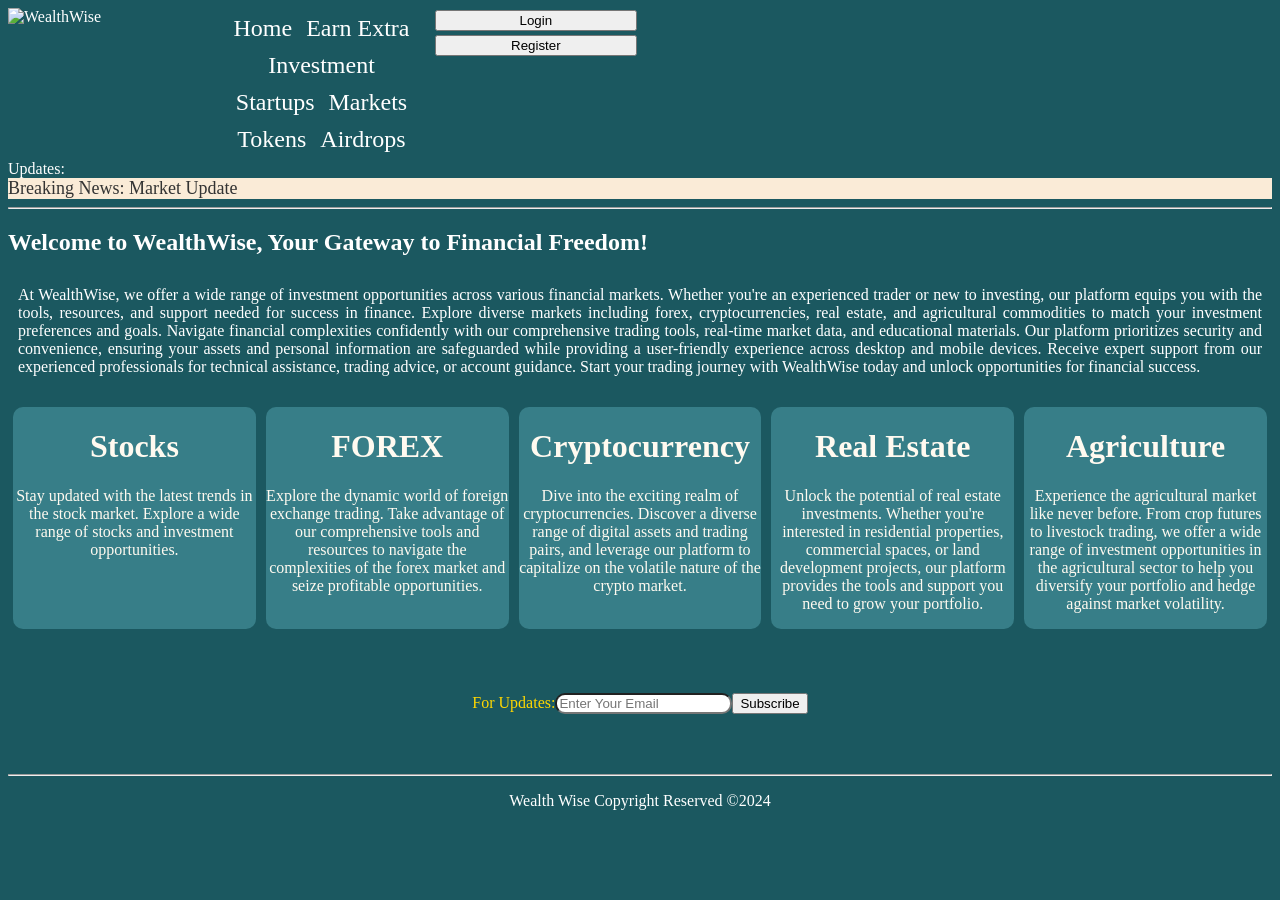
==== index.html @ 1a726271 "index.html" ====
<!DOCTYPE html>
<html>
<head>
    <meta charset="utf-8">
    <meta name="viewport" content="width=device-width, initial-scale=1">
    <title>WealthWise- Your Gateway to Financial Freedom</title>
    <meta name="description" content="WW offers a wide range of earning and investment opportunities in forex, cryptocurrency, real estate, and agriculture and more. Join Us today!"></head>
    <style type="text/css">
        body {
            background-color: #1b5860;
            color:white;
        }

        #top-container {
            display: grid;
            grid-template-columns: repeat(auto-fill, minmax(200px, 1fr));
            margin: 0;
            padding: 0;
            top: 0;
	    grid-gap: 10px;	
        }

        #top-container img {
            margin: 0;
            padding: 0;
            width: 70px;
            height: 50px;
        }
@media (max-width: 600px) {
#top-container { 
	grid-template-columns:repeat(auto-fill, minmax(150px, 1fr));
}
}
        #menu {
            text-align: center;
        }

        #menu ul {
            list-style-type: none;
            margin: 1px;
            padding: 1px;
        }

        #menu li {
            display: inline-block;
            padding: 5px;
            font-size: 1.5em;
            font: bold;
        }

        #menu li:hover {
            background-color: rgba(52, 62, 81, 12);
            border-radius: 10px;
            cursor: pointer;
        }
#news-slider {
    width: 100%;
    overflow: hidden;
    position: relative;
}

.news-slide {
    width: 100%;
    background-color:antiquewhite;
    color: #333;
    font-size: 18px;
    display: none;
}





        #intro p{
        	text-align: justify;
        	padding: 10px;

        }

#container{
	display: grid;
	grid-template-columns: 1fr 1fr 1fr 1fr 1fr;
}
        #slide {
            margin: 5px;
            background-color:#72cbd854;;
            border-radius: 10px;
            text-align: center;
            color: floralwhite;
            box-shadow: antiquewhite;
        }

       p{
            text-align: center;
        }
        #slide:hover{
             background-color:#752322;
             color:gold;

        }

        #slide button {
            width: 100px;
        }

        #slide button:hover {
            color: white;
            background-color: darkgoldenrod;
        }

        #userlog button {
            margin: 2px;
            width: 100%;
        }
        #subc{
          
            margin: 20px;
            text-align: center;
            color: gold;
            align-content: center;
            align-items: center;
            text-align: center;
            height: 100px;
            border-radius: 5px;
        }
        #subc input{
            border-radius: 10px;


        }
    </style>


<body>
    <div id="top-container">
        <div><img id="logo" src="logo.png" alt="WealthWise"></div>
        <div id="menu">
            <ul>
                <li>Home</li>
                <li>Earn Extra</li>
                <li>Investment</li>
                <li>Startups</li>
                <li>Markets</li>
                <li>Tokens</li>
                 <li>Airdrops</li>
            </ul>
        </div>
        <div id="userlog"><button>Login</button><button>Register</button></div>
    </div>
    <div id="news-slider">Updates:
    <div class="news-slide">Breaking News: Market Update</div>
    <div class="news-slide">New Investment Opportunities Available Now</div>
    <div class="news-slide">Expert Tips for Successful Trading</div>
    <!-- Add more news slides as needed -->
</div>
    <hr>

    <div id="intro">
    	<h2>Welcome to WealthWise, Your Gateway to Financial Freedom!</h2>

<p>At WealthWise, we offer a wide range of investment opportunities across various financial markets. Whether you're an experienced trader or new to investing, our platform equips you with the tools, resources, and support needed for success in finance. Explore diverse markets including forex, cryptocurrencies, real estate, and agricultural commodities to match your investment preferences and goals. Navigate financial complexities confidently with our comprehensive trading tools, real-time market data, and educational materials. Our platform prioritizes security and convenience, ensuring your assets and personal information are safeguarded while providing a user-friendly experience across desktop and mobile devices. Receive expert support from our experienced professionals for technical assistance, trading advice, or account guidance. Start your trading journey with WealthWise today and unlock opportunities for financial success.</p>
    </div>
   <div id="container">
       	<div id="slide">
    <h1>Stocks</h1>
    
    <p>Stay updated with the latest trends in the stock market. Explore a wide range of stocks and investment opportunities.</p>
   
</div>
        <div id="slide">

            <h1>FOREX</h1>
         
            <p>Explore the dynamic world of foreign exchange trading. Take advantage of our comprehensive tools and resources to navigate the complexities of the forex market and seize profitable opportunities.</p>
           
        </div>
        <div id="slide">
            <h1>Cryptocurrency</h1>
    
            <p>Dive into the exciting realm of cryptocurrencies. Discover a diverse range of digital assets and trading pairs, and leverage our platform to capitalize on the volatile nature of the crypto market.</p>
           
        </div>
        <div id="slide">
            <h1>Real Estate</h1>
   
            <p>Unlock the potential of real estate investments. Whether you're interested in residential properties, commercial spaces, or land development projects, our platform provides the tools and support you need to grow your portfolio.</p>
           
        </div>
        <div id="slide">
            <h1>Agriculture</h1>
           
            <p>Experience the agricultural market like never before. From crop futures to livestock trading, we offer a wide range of investment opportunities in the agricultural sector to help you diversify your portfolio and hedge against market volatility.</p>
            
        </div>
   </div>
</body>
<footer>
    <div id="subc">
        <label>For Updates:<input type="email" placeholder="Enter Your Email"></label><button>Subscribe</button>
    </div>
    <hr>
    <p>Wealth Wise Copyright Reserved &copy;2024</p>
</footer>
<script type="text/javascript">
let slideIndex = 0;
showSlides();

function showSlides() {
    let i;
    const slides = document.getElementsByClassName("news-slide");
    for (i = 0; i < slides.length; i++) {
        slides[i].style.display = "none";  
    }
    slideIndex++;
    if (slideIndex > slides.length) {slideIndex = 1}    
    slides[slideIndex-1].style.display = "block";  
    setTimeout(showSlides, 5000); // Change slide every 5 seconds
}


</script>
<script src="img.js" type="text/javascript"></script>
</html>
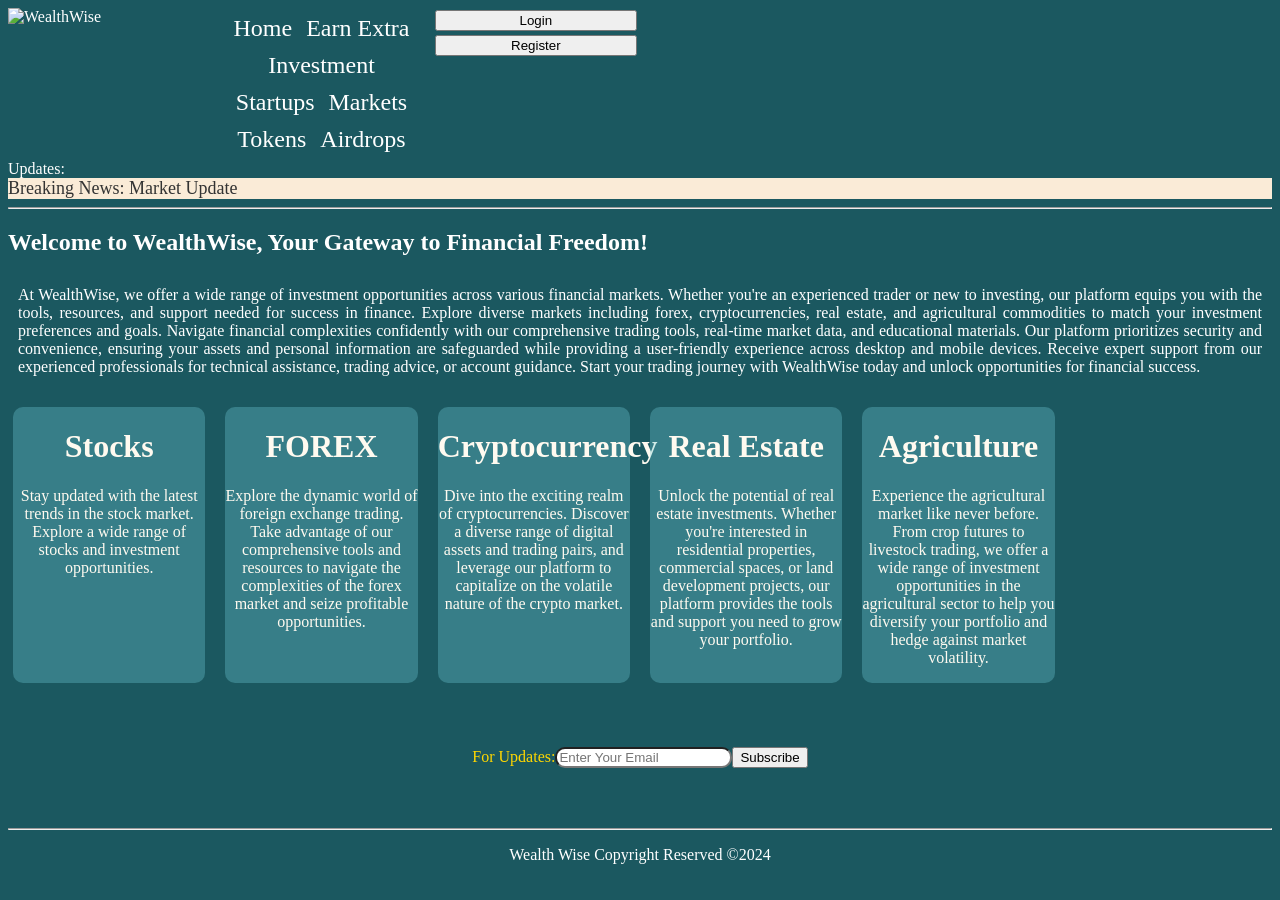
==== commit cd108f9c: "index.html" ====
--- a/index.html
+++ b/index.html
@@ -14,15 +14,10 @@
         #top-container {
             display: grid;
             grid-template-columns: repeat(auto-fill, minmax(200px, 1fr));
-            margin: 0;
-            padding: 0;
-            top: 0;
 	    grid-gap: 10px;	
         }
 
         #top-container img {
-            margin: 0;
-            padding: 0;
             width: 70px;
             height: 50px;
         }
@@ -79,7 +74,9 @@
 
 #container{
 	display: grid;
-	grid-template-columns: 1fr 1fr 1fr 1fr 1fr;
+	grid-template-columns: repeat(auto-fill, minmax(200px, 1fr));
+	 grid-gap: 10px;
+	grid-template-row:auto;
 }
         #slide {
             margin: 5px;
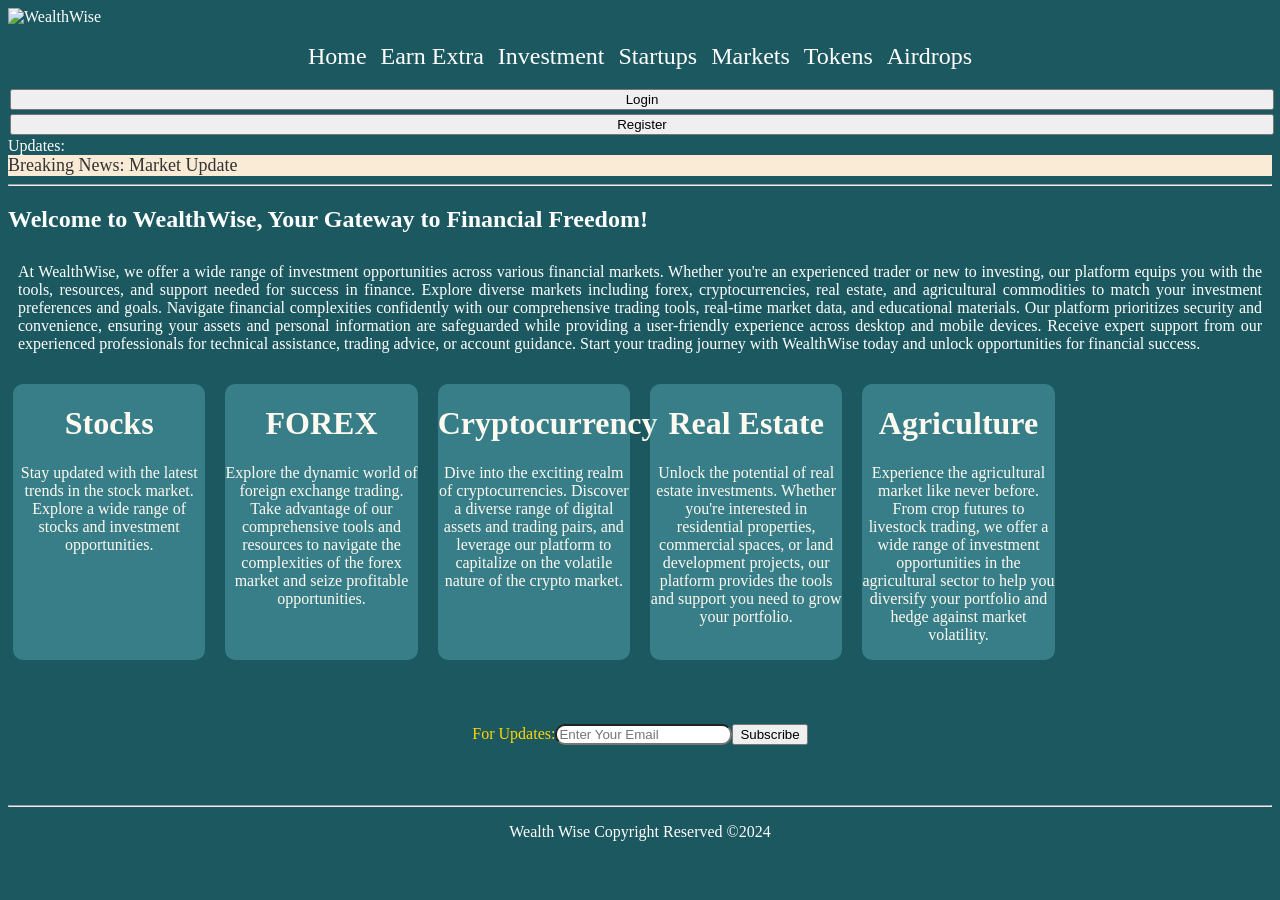
==== commit 29109bdc: "Update index.html" ====
--- a/index.html
+++ b/index.html
@@ -13,7 +13,7 @@
 
         #top-container {
             display: grid;
-            grid-template-columns: repeat(auto-fill, minmax(200px, 1fr));
+            grid-template-columns: 1fr, 1fr, 1fr, 1fr;
 	    grid-gap: 10px;	
         }
 
@@ -21,11 +21,7 @@
             width: 70px;
             height: 50px;
         }
-@media (max-width: 600px) {
-#top-container { 
-	grid-template-columns:repeat(auto-fill, minmax(150px, 1fr));
-}
-}
+
         #menu {
             text-align: center;
         }
@@ -77,6 +73,11 @@
 	grid-template-columns: repeat(auto-fill, minmax(200px, 1fr));
 	 grid-gap: 10px;
 	grid-template-row:auto;
+}
+	    @media (max-width: 600px) {
+#container{ 
+	grid-template-columns:repeat(auto-fill, minmax(150px, 1fr));
+}
 }
         #slide {
             margin: 5px;
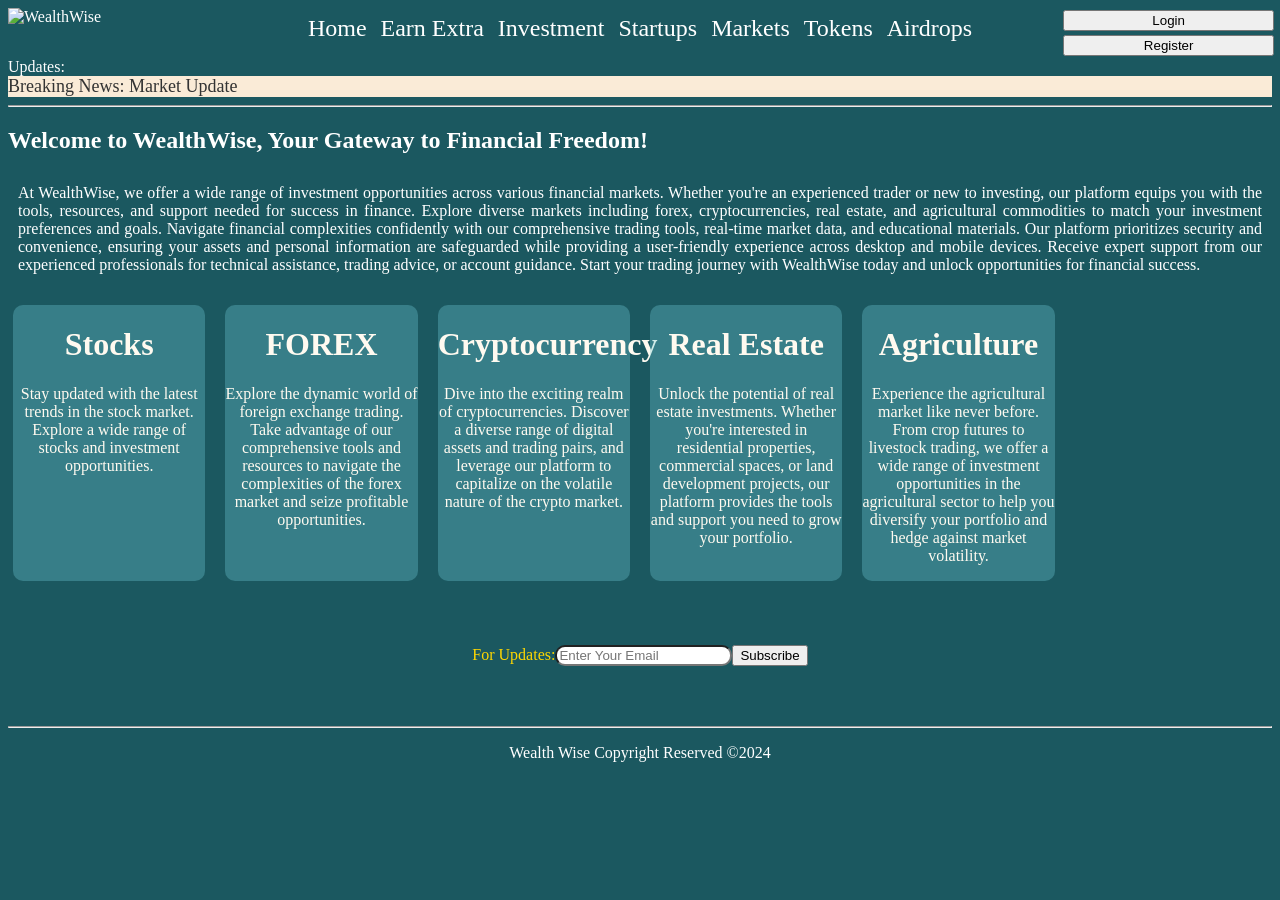
==== commit 6f4056b1: "index.html" ====
--- a/index.html
+++ b/index.html
@@ -11,10 +11,12 @@
             color:white;
         }
 
-        #top-container {
+         #top-container {
             display: grid;
-            grid-template-columns: 1fr, 1fr, 1fr, 1fr;
-	    grid-gap: 10px;	
+            grid-template-columns: 1fr 4fr 1fr;
+            margin: 0;
+            padding: 0;
+            top: 0;
         }
 
         #top-container img {
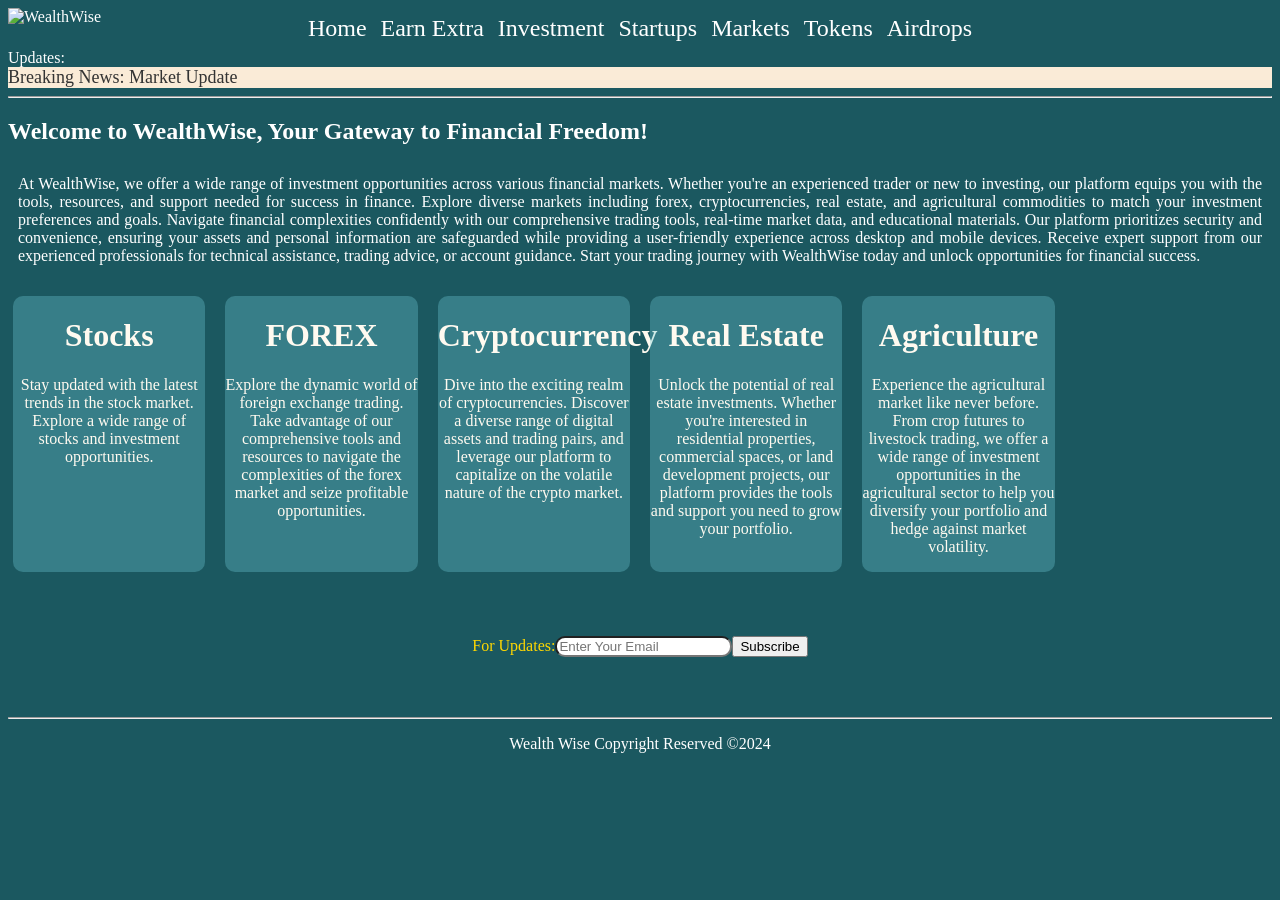
==== commit d763c2b2: "index.html" ====
--- a/index.html
+++ b/index.html
@@ -145,7 +145,7 @@
                  <li>Airdrops</li>
             </ul>
         </div>
-        <div id="userlog"><button>Login</button><button>Register</button></div>
+    
     </div>
     <div id="news-slider">Updates:
     <div class="news-slide">Breaking News: Market Update</div>
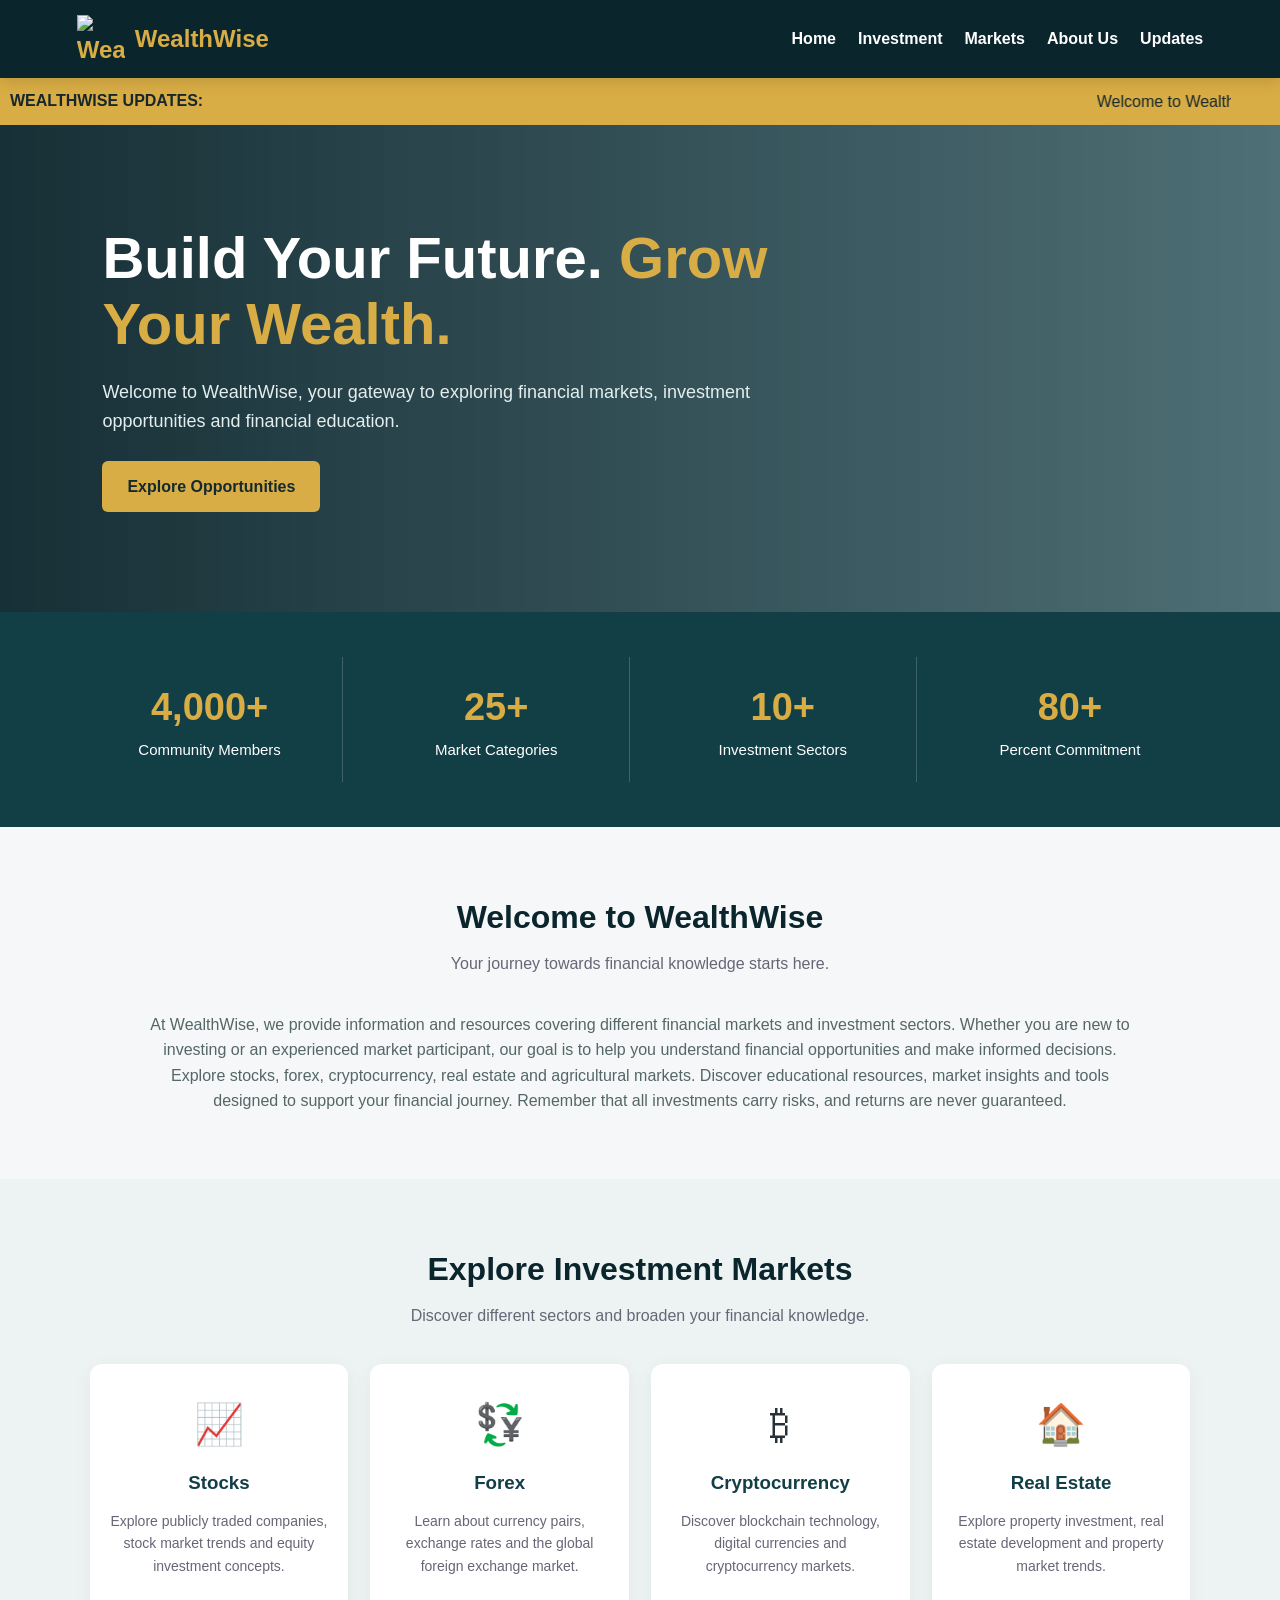
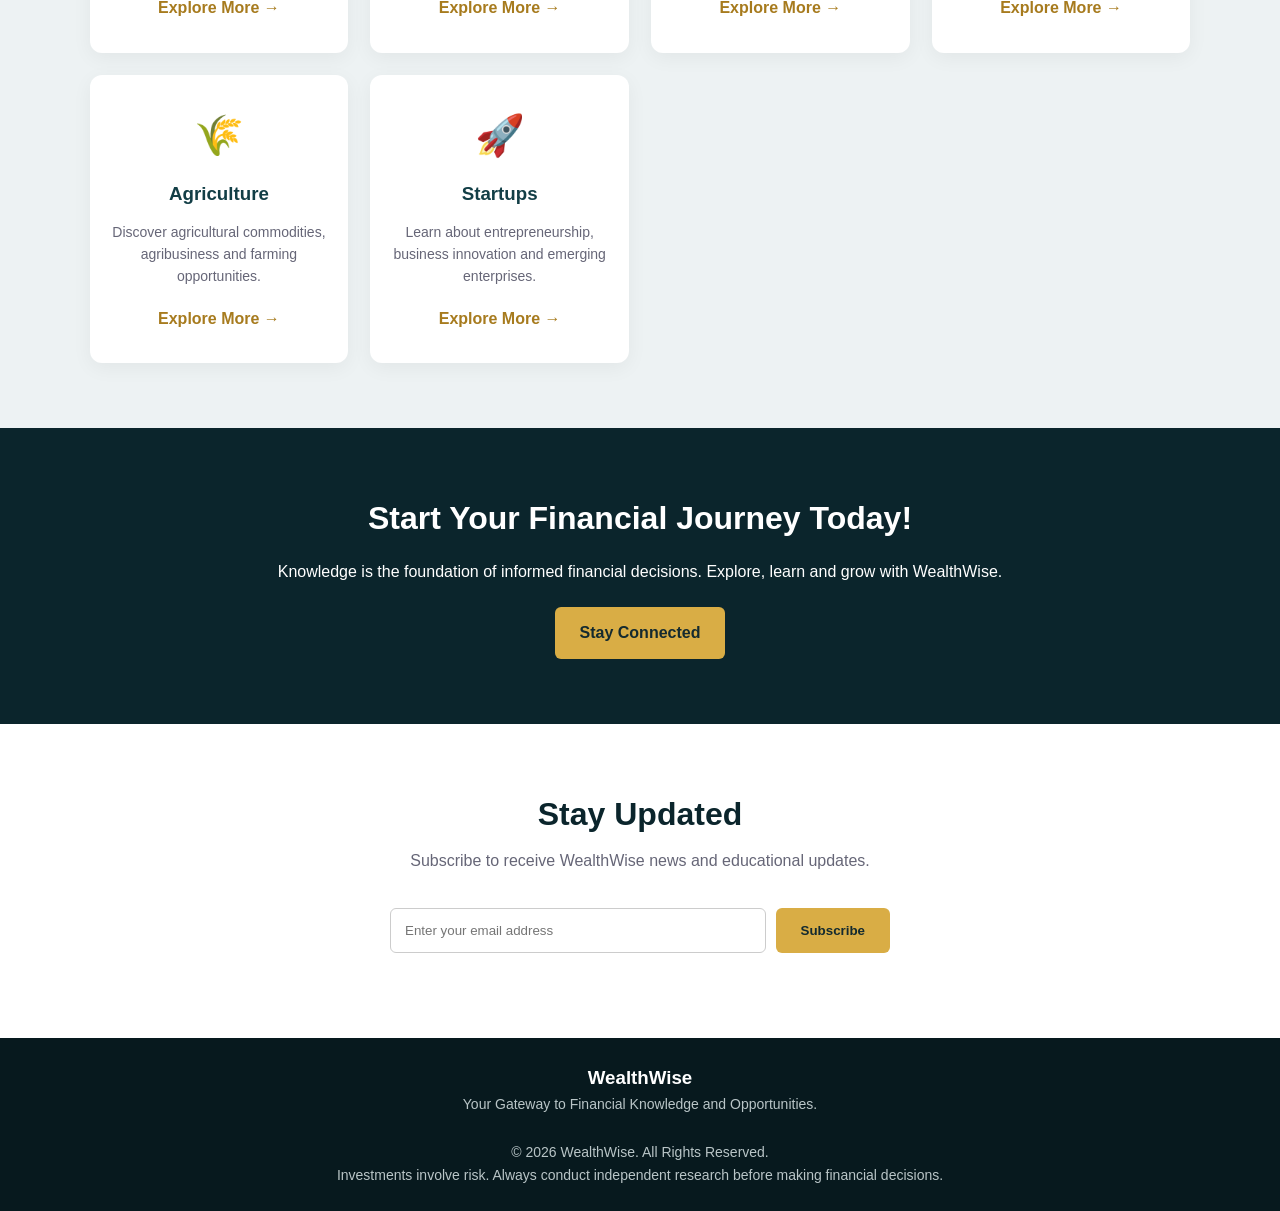
==== commit 7de29f06: "index.html" ====
--- a/index.html
+++ b/index.html
@@ -1,223 +1,779 @@
+
 <!DOCTYPE html>
-<html>
+<html lang="en">
 <head>
-    <meta charset="utf-8">
-    <meta name="viewport" content="width=device-width, initial-scale=1">
-    <title>WealthWise- Your Gateway to Financial Freedom</title>
-    <meta name="description" content="WW offers a wide range of earning and investment opportunities in forex, cryptocurrency, real estate, and agriculture and more. Join Us today!"></head>
-    <style type="text/css">
-        body {
-            background-color: #1b5860;
-            color:white;
+<meta charset="UTF-8">
+<meta name="viewport" content="width=device-width, initial-scale=1.0">
+
+<title>WealthWise | Financial Growth & Investment</title>
+
+<meta name="description" content="Explore investment opportunities in stocks, forex, cryptocurrency, real estate and agriculture with WealthWise.">
+
+<style>
+:root {
+    --primary: #0b252c;
+    --secondary: #123e46;
+    --accent: #d9ad45;
+    --light: #f5f7f8;
+    --white: #ffffff;
+}
+
+* {
+    margin: 0;
+    padding: 0;
+    box-sizing: border-box;
+}
+
+html {
+    scroll-behavior: smooth;
+}
+
+body {
+    font-family: Arial, sans-serif;
+    background: var(--light);
+    color: #263238;
+    line-height: 1.6;
+}
+
+/* HEADER */
+
+header {
+    background: var(--primary);
+    color: white;
+    padding: 15px 6%;
+    display: flex;
+    align-items: center;
+    justify-content: space-between;
+    position: sticky;
+    top: 0;
+    z-index: 1000;
+    box-shadow: 0 3px 15px #0002;
+}
+
+.logo {
+    display: flex;
+    align-items: center;
+    gap: 10px;
+    font-size: 24px;
+    font-weight: bold;
+    color: var(--accent);
+}
+
+.logo img {
+    width: 48px;
+    height: 48px;
+    object-fit: contain;
+}
+
+nav ul {
+    display: flex;
+    list-style: none;
+    gap: 22px;
+}
+
+nav a {
+    text-decoration: none;
+    color: white;
+    font-weight: bold;
+    transition: .3s;
+}
+
+nav a:hover {
+    color: var(--accent);
+}
+
+.menu-btn {
+    display: none;
+    background: none;
+    color: white;
+    border: none;
+    font-size: 28px;
+    cursor: pointer;
+}
+
+/* NEWS TICKER */
+
+.news {
+    background: var(--accent);
+    color: #17272b;
+    padding: 10px;
+    overflow: hidden;
+    white-space: nowrap;
+}
+
+.news strong {
+    margin-right: 15px;
+}
+
+.news marquee {
+    display: inline-block;
+    width: 80%;
+    vertical-align: middle;
+}
+
+/* HERO */
+
+.hero {
+    min-height: 480px;
+    background:
+    linear-gradient(90deg, #0b252cf2, #123e46bb),
+    url("investment.jpg") center/cover;
+    color: white;
+    padding: 100px 8%;
+    display: flex;
+    align-items: center;
+}
+
+.hero-content {
+    max-width: 700px;
+}
+
+.hero h1 {
+    font-size: clamp(35px, 5vw, 58px);
+    line-height: 1.15;
+    margin-bottom: 20px;
+}
+
+.hero h1 span {
+    color: var(--accent);
+}
+
+.hero p {
+    font-size: 18px;
+    margin-bottom: 25px;
+    color: #e5eeee;
+}
+
+.btn {
+    display: inline-block;
+    padding: 13px 25px;
+    border-radius: 6px;
+    background: var(--accent);
+    color: #142a2f;
+    font-weight: bold;
+    text-decoration: none;
+    transition: .3s;
+    border: none;
+    cursor: pointer;
+}
+
+.btn:hover {
+    background: white;
+    transform: translateY(-3px);
+}
+
+/* COUNTER */
+
+.counter-section {
+    background: var(--secondary);
+    padding: 45px 6%;
+    color: white;
+}
+
+.counter-container {
+    display: grid;
+    grid-template-columns: repeat(4, 1fr);
+    gap: 20px;
+    text-align: center;
+}
+
+.counter-box {
+    padding: 20px 10px;
+    border-right: 1px solid #ffffff30;
+}
+
+.counter-box:last-child {
+    border: none;
+}
+
+.counter-box h2 {
+    font-size: 38px;
+    color: var(--accent);
+}
+
+.counter-box p {
+    font-size: 15px;
+}
+
+/* GENERAL SECTIONS */
+
+section {
+    padding: 65px 7%;
+}
+
+.section-title {
+    text-align: center;
+    margin-bottom: 35px;
+}
+
+.section-title h2 {
+    color: var(--primary);
+    font-size: 32px;
+}
+
+.section-title p {
+    color: #667;
+    margin-top: 8px;
+}
+
+/* INTRO */
+
+.intro {
+    text-align: center;
+    max-width: 1000px;
+    margin: auto;
+}
+
+.intro p {
+    font-size: 16px;
+    color: #566;
+}
+
+/* INVESTMENT CARDS */
+
+.investments {
+    background: #edf2f3;
+}
+
+.card-container {
+    display: grid;
+    grid-template-columns: repeat(auto-fit, minmax(220px, 1fr));
+    gap: 22px;
+}
+
+.card {
+    background: white;
+    padding: 28px 20px;
+    border-radius: 12px;
+    text-align: center;
+    box-shadow: 0 5px 20px #0000000d;
+    transition: .3s;
+    border-bottom: 4px solid transparent;
+}
+
+.card:hover {
+    transform: translateY(-8px);
+    border-bottom-color: var(--accent);
+    box-shadow: 0 10px 25px #0002;
+}
+
+.card .icon {
+    font-size: 40px;
+    margin-bottom: 12px;
+}
+
+.card h3 {
+    color: var(--secondary);
+    margin-bottom: 12px;
+}
+
+.card p {
+    color: #667;
+    font-size: 14px;
+    margin-bottom: 18px;
+}
+
+.card a {
+    text-decoration: none;
+    color: #a77b1e;
+    font-weight: bold;
+}
+
+/* CALL TO ACTION */
+
+.cta {
+    background: var(--primary);
+    color: white;
+    text-align: center;
+}
+
+.cta h2 {
+    font-size: 32px;
+    margin-bottom: 15px;
+}
+
+.cta p {
+    margin-bottom: 22px;
+}
+
+/* NEWSLETTER */
+
+.newsletter {
+    background: white;
+    text-align: center;
+}
+
+.newsletter form {
+    margin: 20px auto;
+    max-width: 500px;
+    display: flex;
+    gap: 10px;
+}
+
+.newsletter input {
+    flex: 1;
+    min-width: 0;
+    padding: 14px;
+    border: 1px solid #ccc;
+    border-radius: 6px;
+    outline: none;
+}
+
+.newsletter button {
+    border: none;
+}
+
+/* FOOTER */
+
+footer {
+    background: #07191e;
+    color: white;
+    text-align: center;
+    padding: 25px;
+}
+
+footer p {
+    color: #b9c5c7;
+    font-size: 14px;
+}
+
+/* MOBILE */
+
+@media(max-width: 800px) {
+
+    .menu-btn {
+        display: block;
+    }
+
+    nav {
+        display: none;
+        position: absolute;
+        top: 75px;
+        left: 0;
+        width: 100%;
+        background: var(--primary);
+        padding: 20px;
+    }
+
+    nav.active {
+        display: block;
+    }
+
+    nav ul {
+        flex-direction: column;
+        gap: 18px;
+    }
+
+    .counter-container {
+        grid-template-columns: repeat(2, 1fr);
+    }
+
+    .counter-box:nth-child(2) {
+        border-right: none;
+    }
+
+    .hero {
+        padding: 75px 7%;
+        min-height: 400px;
+    }
+}
+
+@media(max-width: 450px) {
+    .newsletter form {
+        flex-direction: column;
+    }
+
+    .newsletter button {
+        width: 100%;
+    }
+
+    .hero h1 {
+        font-size: 36px;
+    }
+}
+</style>
+</head>
+
+<body>
+
+<!-- HEADER -->
+
+<header>
+
+    <div class="logo">
+        <img src="logo.png" alt="WealthWise Logo">
+        WealthWise
+    </div>
+
+    <button class="menu-btn" id="menuBtn"
+    aria-label="Toggle navigation" aria-expanded="false">
+        ☰
+    </button>
+
+    <nav id="navigation">
+        <ul>
+            <li><a href="#home">Home</a></li>
+            <li><a href="#investments">Investment</a></li>
+            <li><a href="#markets">Markets</a></li>
+            <li><a href="#about">About Us</a></li>
+            <li><a href="#newsletter">Updates</a></li>
+        </ul>
+    </nav>
+
+</header>
+
+<!-- NEWS -->
+
+<div class="news">
+    <strong>WEALTHWISE UPDATES:</strong>
+
+    <marquee scrollamount="5">
+        Welcome to WealthWise! |
+        Explore financial markets and investment education |
+        Make informed financial decisions |
+        Stay updated with market developments.
+    </marquee>
+</div>
+
+<!-- HERO -->
+
+<section class="hero" id="home">
+
+    <div class="hero-content">
+
+        <h1>
+            Build Your Future.
+            <span>Grow Your Wealth.</span>
+        </h1>
+
+        <p>
+            Welcome to WealthWise, your gateway to exploring
+            financial markets, investment opportunities and
+            financial education.
+        </p>
+
+        <a href="#investments" class="btn">
+            Explore Opportunities
+        </a>
+
+    </div>
+
+</section>
+
+<!-- COUNTER -->
+
+<div class="counter-section">
+
+    <div class="counter-container">
+
+        <div class="counter-box">
+            <h2 class="counter" data-target="5000">0</h2>
+            <p>Community Members</p>
+        </div>
+
+        <div class="counter-box">
+            <h2 class="counter" data-target="25">0</h2>
+            <p>Market Categories</p>
+        </div>
+
+        <div class="counter-box">
+            <h2 class="counter" data-target="10">0</h2>
+            <p>Investment Sectors</p>
+        </div>
+
+        <div class="counter-box">
+            <h2 class="counter" data-target="100">0</h2>
+            <p>Percent Commitment</p>
+        </div>
+
+    </div>
+
+</div>
+
+<!-- INTRODUCTION -->
+
+<section id="about">
+
+    <div class="section-title">
+        <h2>Welcome to WealthWise</h2>
+        <p>Your journey towards financial knowledge starts here.</p>
+    </div>
+
+    <div class="intro">
+
+        <p>
+            At WealthWise, we provide information and resources
+            covering different financial markets and investment
+            sectors. Whether you are new to investing or an
+            experienced market participant, our goal is to help
+            you understand financial opportunities and make
+            informed decisions.
+
+            Explore stocks, forex, cryptocurrency, real estate
+            and agricultural markets. Discover educational
+            resources, market insights and tools designed to
+            support your financial journey.
+
+            Remember that all investments carry risks, and
+            returns are never guaranteed.
+        </p>
+
+    </div>
+
+</section>
+
+<!-- INVESTMENTS -->
+
+<section class="investments" id="investments">
+
+    <div class="section-title">
+
+        <h2>Explore Investment Markets</h2>
+
+        <p>
+            Discover different sectors and broaden your
+            financial knowledge.
+        </p>
+
+    </div>
+
+    <div class="card-container" id="markets">
+
+        <div class="card">
+            <div class="icon">📈</div>
+            <h3>Stocks</h3>
+            <p>
+                Explore publicly traded companies, stock
+                market trends and equity investment concepts.
+            </p>
+            <a href="#">Explore More →</a>
+        </div>
+
+        <div class="card">
+            <div class="icon">💱</div>
+            <h3>Forex</h3>
+            <p>
+                Learn about currency pairs, exchange rates
+                and the global foreign exchange market.
+            </p>
+            <a href="#">Explore More →</a>
+        </div>
+
+        <div class="card">
+            <div class="icon">₿</div>
+            <h3>Cryptocurrency</h3>
+            <p>
+                Discover blockchain technology, digital
+                currencies and cryptocurrency markets.
+            </p>
+            <a href="#">Explore More →</a>
+        </div>
+
+        <div class="card">
+            <div class="icon">🏠</div>
+            <h3>Real Estate</h3>
+            <p>
+                Explore property investment, real estate
+                development and property market trends.
+            </p>
+            <a href="#">Explore More →</a>
+        </div>
+
+        <div class="card">
+            <div class="icon">🌾</div>
+            <h3>Agriculture</h3>
+            <p>
+                Discover agricultural commodities,
+                agribusiness and farming opportunities.
+            </p>
+            <a href="#">Explore More →</a>
+        </div>
+
+        <div class="card">
+            <div class="icon">🚀</div>
+            <h3>Startups</h3>
+            <p>
+                Learn about entrepreneurship, business
+                innovation and emerging enterprises.
+            </p>
+            <a href="#">Explore More →</a>
+        </div>
+
+    </div>
+
+</section>
+
+<!-- CALL TO ACTION -->
+
+<section class="cta">
+
+    <h2>Start Your Financial Journey Today!</h2>
+
+    <p>
+        Knowledge is the foundation of informed financial decisions.
+        Explore, learn and grow with WealthWise.
+    </p>
+
+    <a href="#newsletter" class="btn">
+        Stay Connected
+    </a>
+
+</section>
+
+<!-- NEWSLETTER -->
+
+<section class="newsletter" id="newsletter">
+
+    <div class="section-title">
+
+        <h2>Stay Updated</h2>
+
+        <p>
+            Subscribe to receive WealthWise news and educational updates.
+        </p>
+
+    </div>
+
+    <form id="subscribeForm">
+
+        <input
+            type="email"
+            id="email"
+            placeholder="Enter your email address"
+            required
+        >
+
+        <button type="submit" class="btn">
+            Subscribe
+        </button>
+
+    </form>
+
+    <p id="message" aria-live="polite"></p>
+
+</section>
+
+<!-- FOOTER -->
+
+<footer>
+
+    <h3>WealthWise</h3>
+
+    <p>
+        Your Gateway to Financial Knowledge and Opportunities.
+    </p>
+
+    <br>
+
+    <p>
+        &copy; <span id="year"></span> WealthWise.
+        All Rights Reserved.
+    </p>
+
+    <p>
+        Investments involve risk. Always conduct independent
+        research before making financial decisions.
+    </p>
+
+</footer>
+
+<script>
+
+// MOBILE NAVIGATION
+
+const menuBtn = document.getElementById("menuBtn");
+const navigation = document.getElementById("navigation");
+
+menuBtn.addEventListener("click", () => {
+
+    const isOpen = navigation.classList.toggle("active");
+
+    menuBtn.setAttribute("aria-expanded", isOpen);
+
+});
+
+document.querySelectorAll("nav a").forEach(link => {
+
+    link.addEventListener("click", () => {
+        navigation.classList.remove("active");
+        menuBtn.setAttribute("aria-expanded", "false");
+    });
+
+});
+
+
+// ANIMATED COUNTER
+
+const counters = document.querySelectorAll(".counter");
+
+const observer = new IntersectionObserver(entries => {
+
+    entries.forEach(entry => {
+
+        if (entry.isIntersecting) {
+
+            const counter = entry.target;
+            const target = Number(counter.dataset.target);
+
+            let current = 0;
+            const increment = Math.max(1, Math.ceil(target / 100));
+
+            const updateCounter = () => {
+
+                current += increment;
+
+                if (current < target) {
+
+                    counter.textContent =
+                        current.toLocaleString() + "+";
+
+                    requestAnimationFrame(updateCounter);
+
+                } else {
+
+                    counter.textContent =
+                        target.toLocaleString() + "+";
+
+                }
+
+            };
+
+            updateCounter();
+
+            observer.unobserve(counter);
+
         }
 
-         #top-container {
-            display: grid;
-            grid-template-columns: 1fr 4fr 1fr;
-            margin: 0;
-            padding: 0;
-            top: 0;
-        }
-
-        #top-container img {
-            width: 70px;
-            height: 50px;
-        }
-
-        #menu {
-            text-align: center;
-        }
-
-        #menu ul {
-            list-style-type: none;
-            margin: 1px;
-            padding: 1px;
-        }
-
-        #menu li {
-            display: inline-block;
-            padding: 5px;
-            font-size: 1.5em;
-            font: bold;
-        }
-
-        #menu li:hover {
-            background-color: rgba(52, 62, 81, 12);
-            border-radius: 10px;
-            cursor: pointer;
-        }
-#news-slider {
-    width: 100%;
-    overflow: hidden;
-    position: relative;
-}
-
-.news-slide {
-    width: 100%;
-    background-color:antiquewhite;
-    color: #333;
-    font-size: 18px;
-    display: none;
-}
-
-
-
-
-
-        #intro p{
-        	text-align: justify;
-        	padding: 10px;
-
-        }
-
-#container{
-	display: grid;
-	grid-template-columns: repeat(auto-fill, minmax(200px, 1fr));
-	 grid-gap: 10px;
-	grid-template-row:auto;
-}
-	    @media (max-width: 600px) {
-#container{ 
-	grid-template-columns:repeat(auto-fill, minmax(150px, 1fr));
-}
-}
-        #slide {
-            margin: 5px;
-            background-color:#72cbd854;;
-            border-radius: 10px;
-            text-align: center;
-            color: floralwhite;
-            box-shadow: antiquewhite;
-        }
-
-       p{
-            text-align: center;
-        }
-        #slide:hover{
-             background-color:#752322;
-             color:gold;
-
-        }
-
-        #slide button {
-            width: 100px;
-        }
-
-        #slide button:hover {
-            color: white;
-            background-color: darkgoldenrod;
-        }
-
-        #userlog button {
-            margin: 2px;
-            width: 100%;
-        }
-        #subc{
-          
-            margin: 20px;
-            text-align: center;
-            color: gold;
-            align-content: center;
-            align-items: center;
-            text-align: center;
-            height: 100px;
-            border-radius: 5px;
-        }
-        #subc input{
-            border-radius: 10px;
-
-
-        }
-    </style>
-
-
-<body>
-    <div id="top-container">
-        <div><img id="logo" src="logo.png" alt="WealthWise"></div>
-        <div id="menu">
-            <ul>
-                <li>Home</li>
-                <li>Earn Extra</li>
-                <li>Investment</li>
-                <li>Startups</li>
-                <li>Markets</li>
-                <li>Tokens</li>
-                 <li>Airdrops</li>
-            </ul>
-        </div>
-    
-    </div>
-    <div id="news-slider">Updates:
-    <div class="news-slide">Breaking News: Market Update</div>
-    <div class="news-slide">New Investment Opportunities Available Now</div>
-    <div class="news-slide">Expert Tips for Successful Trading</div>
-    <!-- Add more news slides as needed -->
-</div>
-    <hr>
-
-    <div id="intro">
-    	<h2>Welcome to WealthWise, Your Gateway to Financial Freedom!</h2>
-
-<p>At WealthWise, we offer a wide range of investment opportunities across various financial markets. Whether you're an experienced trader or new to investing, our platform equips you with the tools, resources, and support needed for success in finance. Explore diverse markets including forex, cryptocurrencies, real estate, and agricultural commodities to match your investment preferences and goals. Navigate financial complexities confidently with our comprehensive trading tools, real-time market data, and educational materials. Our platform prioritizes security and convenience, ensuring your assets and personal information are safeguarded while providing a user-friendly experience across desktop and mobile devices. Receive expert support from our experienced professionals for technical assistance, trading advice, or account guidance. Start your trading journey with WealthWise today and unlock opportunities for financial success.</p>
-    </div>
-   <div id="container">
-       	<div id="slide">
-    <h1>Stocks</h1>
-    
-    <p>Stay updated with the latest trends in the stock market. Explore a wide range of stocks and investment opportunities.</p>
-   
-</div>
-        <div id="slide">
-
-            <h1>FOREX</h1>
-         
-            <p>Explore the dynamic world of foreign exchange trading. Take advantage of our comprehensive tools and resources to navigate the complexities of the forex market and seize profitable opportunities.</p>
-           
-        </div>
-        <div id="slide">
-            <h1>Cryptocurrency</h1>
-    
-            <p>Dive into the exciting realm of cryptocurrencies. Discover a diverse range of digital assets and trading pairs, and leverage our platform to capitalize on the volatile nature of the crypto market.</p>
-           
-        </div>
-        <div id="slide">
-            <h1>Real Estate</h1>
-   
-            <p>Unlock the potential of real estate investments. Whether you're interested in residential properties, commercial spaces, or land development projects, our platform provides the tools and support you need to grow your portfolio.</p>
-           
-        </div>
-        <div id="slide">
-            <h1>Agriculture</h1>
-           
-            <p>Experience the agricultural market like never before. From crop futures to livestock trading, we offer a wide range of investment opportunities in the agricultural sector to help you diversify your portfolio and hedge against market volatility.</p>
-            
-        </div>
-   </div>
+    });
+
+}, { threshold: 0.5 });
+
+counters.forEach(counter => observer.observe(counter));
+
+
+// CURRENT YEAR
+
+document.getElementById("year").textContent =
+    new Date().getFullYear();
+
+
+// NEWSLETTER DEMO
+
+document.getElementById("subscribeForm")
+.addEventListener("submit", function(e) {
+
+    e.preventDefault();
+
+    const email = document.getElementById("email").value;
+
+    document.getElementById("message").textContent =
+        "Thank you! Newsletter signup received for " + email;
+
+    this.reset();
+
+});
+
+</script>
+
 </body>
-<footer>
-    <div id="subc">
-        <label>For Updates:<input type="email" placeholder="Enter Your Email"></label><button>Subscribe</button>
-    </div>
-    <hr>
-    <p>Wealth Wise Copyright Reserved &copy;2024</p>
-</footer>
-<script type="text/javascript">
-let slideIndex = 0;
-showSlides();
-
-function showSlides() {
-    let i;
-    const slides = document.getElementsByClassName("news-slide");
-    for (i = 0; i < slides.length; i++) {
-        slides[i].style.display = "none";  
-    }
-    slideIndex++;
-    if (slideIndex > slides.length) {slideIndex = 1}    
-    slides[slideIndex-1].style.display = "block";  
-    setTimeout(showSlides, 5000); // Change slide every 5 seconds
-}
-
-
-</script>
-<script src="img.js" type="text/javascript"></script>
 </html>
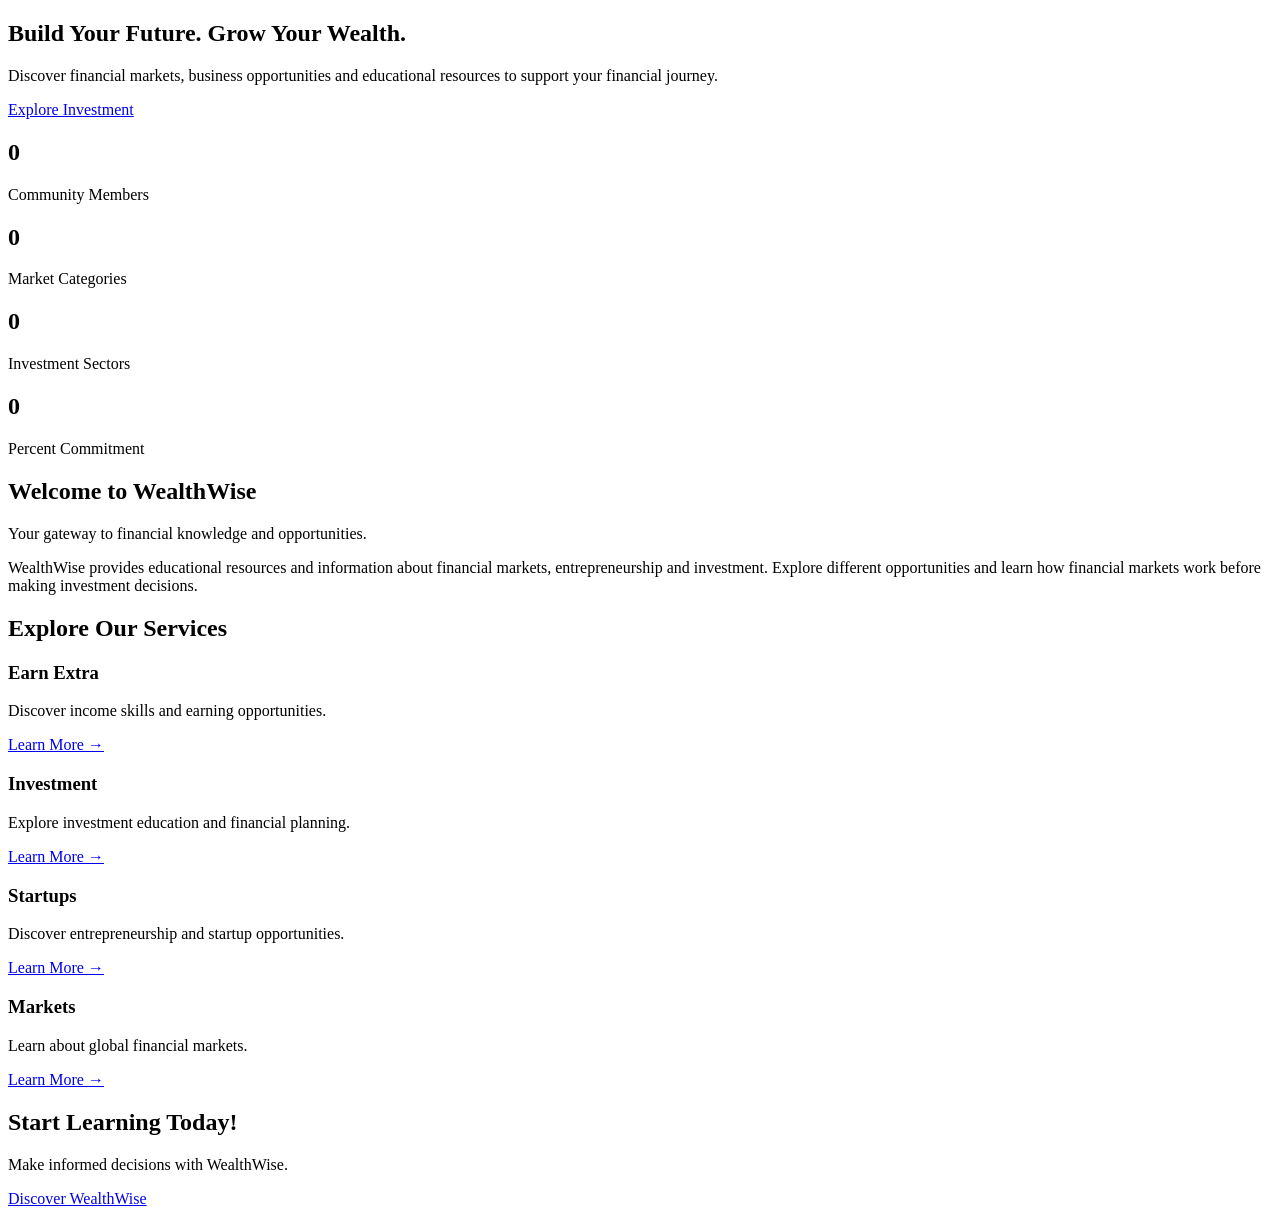
==== commit fad9b3c6: "index.html" ====
--- a/index.html
+++ b/index.html
@@ -3,777 +3,98 @@
 <html lang="en">
 <head>
 <meta charset="UTF-8">
-<meta name="viewport" content="width=device-width, initial-scale=1.0">
-
-<title>WealthWise | Financial Growth & Investment</title>
-
-<meta name="description" content="Explore investment opportunities in stocks, forex, cryptocurrency, real estate and agriculture with WealthWise.">
-
-<style>
-:root {
-    --primary: #0b252c;
-    --secondary: #123e46;
-    --accent: #d9ad45;
-    --light: #f5f7f8;
-    --white: #ffffff;
-}
-
-* {
-    margin: 0;
-    padding: 0;
-    box-sizing: border-box;
-}
-
-html {
-    scroll-behavior: smooth;
-}
-
-body {
-    font-family: Arial, sans-serif;
-    background: var(--light);
-    color: #263238;
-    line-height: 1.6;
-}
-
-/* HEADER */
-
-header {
-    background: var(--primary);
-    color: white;
-    padding: 15px 6%;
-    display: flex;
-    align-items: center;
-    justify-content: space-between;
-    position: sticky;
-    top: 0;
-    z-index: 1000;
-    box-shadow: 0 3px 15px #0002;
-}
-
-.logo {
-    display: flex;
-    align-items: center;
-    gap: 10px;
-    font-size: 24px;
-    font-weight: bold;
-    color: var(--accent);
-}
-
-.logo img {
-    width: 48px;
-    height: 48px;
-    object-fit: contain;
-}
-
-nav ul {
-    display: flex;
-    list-style: none;
-    gap: 22px;
-}
-
-nav a {
-    text-decoration: none;
-    color: white;
-    font-weight: bold;
-    transition: .3s;
-}
-
-nav a:hover {
-    color: var(--accent);
-}
-
-.menu-btn {
-    display: none;
-    background: none;
-    color: white;
-    border: none;
-    font-size: 28px;
-    cursor: pointer;
-}
-
-/* NEWS TICKER */
-
-.news {
-    background: var(--accent);
-    color: #17272b;
-    padding: 10px;
-    overflow: hidden;
-    white-space: nowrap;
-}
-
-.news strong {
-    margin-right: 15px;
-}
-
-.news marquee {
-    display: inline-block;
-    width: 80%;
-    vertical-align: middle;
-}
-
-/* HERO */
-
-.hero {
-    min-height: 480px;
-    background:
-    linear-gradient(90deg, #0b252cf2, #123e46bb),
-    url("investment.jpg") center/cover;
-    color: white;
-    padding: 100px 8%;
-    display: flex;
-    align-items: center;
-}
-
-.hero-content {
-    max-width: 700px;
-}
-
-.hero h1 {
-    font-size: clamp(35px, 5vw, 58px);
-    line-height: 1.15;
-    margin-bottom: 20px;
-}
-
-.hero h1 span {
-    color: var(--accent);
-}
-
-.hero p {
-    font-size: 18px;
-    margin-bottom: 25px;
-    color: #e5eeee;
-}
-
-.btn {
-    display: inline-block;
-    padding: 13px 25px;
-    border-radius: 6px;
-    background: var(--accent);
-    color: #142a2f;
-    font-weight: bold;
-    text-decoration: none;
-    transition: .3s;
-    border: none;
-    cursor: pointer;
-}
-
-.btn:hover {
-    background: white;
-    transform: translateY(-3px);
-}
-
-/* COUNTER */
-
-.counter-section {
-    background: var(--secondary);
-    padding: 45px 6%;
-    color: white;
-}
-
-.counter-container {
-    display: grid;
-    grid-template-columns: repeat(4, 1fr);
-    gap: 20px;
-    text-align: center;
-}
-
-.counter-box {
-    padding: 20px 10px;
-    border-right: 1px solid #ffffff30;
-}
-
-.counter-box:last-child {
-    border: none;
-}
-
-.counter-box h2 {
-    font-size: 38px;
-    color: var(--accent);
-}
-
-.counter-box p {
-    font-size: 15px;
-}
-
-/* GENERAL SECTIONS */
-
-section {
-    padding: 65px 7%;
-}
-
-.section-title {
-    text-align: center;
-    margin-bottom: 35px;
-}
-
-.section-title h2 {
-    color: var(--primary);
-    font-size: 32px;
-}
-
-.section-title p {
-    color: #667;
-    margin-top: 8px;
-}
-
-/* INTRO */
-
-.intro {
-    text-align: center;
-    max-width: 1000px;
-    margin: auto;
-}
-
-.intro p {
-    font-size: 16px;
-    color: #566;
-}
-
-/* INVESTMENT CARDS */
-
-.investments {
-    background: #edf2f3;
-}
-
-.card-container {
-    display: grid;
-    grid-template-columns: repeat(auto-fit, minmax(220px, 1fr));
-    gap: 22px;
-}
-
-.card {
-    background: white;
-    padding: 28px 20px;
-    border-radius: 12px;
-    text-align: center;
-    box-shadow: 0 5px 20px #0000000d;
-    transition: .3s;
-    border-bottom: 4px solid transparent;
-}
-
-.card:hover {
-    transform: translateY(-8px);
-    border-bottom-color: var(--accent);
-    box-shadow: 0 10px 25px #0002;
-}
-
-.card .icon {
-    font-size: 40px;
-    margin-bottom: 12px;
-}
-
-.card h3 {
-    color: var(--secondary);
-    margin-bottom: 12px;
-}
-
-.card p {
-    color: #667;
-    font-size: 14px;
-    margin-bottom: 18px;
-}
-
-.card a {
-    text-decoration: none;
-    color: #a77b1e;
-    font-weight: bold;
-}
-
-/* CALL TO ACTION */
-
-.cta {
-    background: var(--primary);
-    color: white;
-    text-align: center;
-}
-
-.cta h2 {
-    font-size: 32px;
-    margin-bottom: 15px;
-}
-
-.cta p {
-    margin-bottom: 22px;
-}
-
-/* NEWSLETTER */
-
-.newsletter {
-    background: white;
-    text-align: center;
-}
-
-.newsletter form {
-    margin: 20px auto;
-    max-width: 500px;
-    display: flex;
-    gap: 10px;
-}
-
-.newsletter input {
-    flex: 1;
-    min-width: 0;
-    padding: 14px;
-    border: 1px solid #ccc;
-    border-radius: 6px;
-    outline: none;
-}
-
-.newsletter button {
-    border: none;
-}
-
-/* FOOTER */
-
-footer {
-    background: #07191e;
-    color: white;
-    text-align: center;
-    padding: 25px;
-}
-
-footer p {
-    color: #b9c5c7;
-    font-size: 14px;
-}
-
-/* MOBILE */
-
-@media(max-width: 800px) {
-
-    .menu-btn {
-        display: block;
-    }
-
-    nav {
-        display: none;
-        position: absolute;
-        top: 75px;
-        left: 0;
-        width: 100%;
-        background: var(--primary);
-        padding: 20px;
-    }
-
-    nav.active {
-        display: block;
-    }
-
-    nav ul {
-        flex-direction: column;
-        gap: 18px;
-    }
-
-    .counter-container {
-        grid-template-columns: repeat(2, 1fr);
-    }
-
-    .counter-box:nth-child(2) {
-        border-right: none;
-    }
-
-    .hero {
-        padding: 75px 7%;
-        min-height: 400px;
-    }
-}
-
-@media(max-width: 450px) {
-    .newsletter form {
-        flex-direction: column;
-    }
-
-    .newsletter button {
-        width: 100%;
-    }
-
-    .hero h1 {
-        font-size: 36px;
-    }
-}
-</style>
+<meta name="viewport" content="width=device-width, initial-scale=1">
+<title>WealthWise - Home</title>
+<link rel="stylesheet" href="css/style.css">
+<script src="js/script.js" defer></script>
 </head>
-
 <body>
 
-<!-- HEADER -->
-
-<header>
-
-    <div class="logo">
-        <img src="logo.png" alt="WealthWise Logo">
-        WealthWise
+<section class="hero">
+    <div class="hero-content">
+        <h1>Build Your Future. <span>Grow Your Wealth.</span></h1>
+        <p>
+            Discover financial markets, business opportunities
+            and educational resources to support your financial journey.
+        </p>
+        <a href="investment.html" class="btn">Explore Investment</a>
     </div>
-
-    <button class="menu-btn" id="menuBtn"
-    aria-label="Toggle navigation" aria-expanded="false">
-        ☰
-    </button>
-
-    <nav id="navigation">
-        <ul>
-            <li><a href="#home">Home</a></li>
-            <li><a href="#investments">Investment</a></li>
-            <li><a href="#markets">Markets</a></li>
-            <li><a href="#about">About Us</a></li>
-            <li><a href="#newsletter">Updates</a></li>
-        </ul>
-    </nav>
-
-</header>
-
-<!-- NEWS -->
-
-<div class="news">
-    <strong>WEALTHWISE UPDATES:</strong>
-
-    <marquee scrollamount="5">
-        Welcome to WealthWise! |
-        Explore financial markets and investment education |
-        Make informed financial decisions |
-        Stay updated with market developments.
-    </marquee>
-</div>
-
-<!-- HERO -->
-
-<section class="hero" id="home">
-
-    <div class="hero-content">
-
-        <h1>
-            Build Your Future.
-            <span>Grow Your Wealth.</span>
-        </h1>
-
-        <p>
-            Welcome to WealthWise, your gateway to exploring
-            financial markets, investment opportunities and
-            financial education.
-        </p>
-
-        <a href="#investments" class="btn">
-            Explore Opportunities
-        </a>
-
-    </div>
-
 </section>
 
-<!-- COUNTER -->
-
 <div class="counter-section">
-
     <div class="counter-container">
-
         <div class="counter-box">
             <h2 class="counter" data-target="5000">0</h2>
             <p>Community Members</p>
         </div>
-
         <div class="counter-box">
             <h2 class="counter" data-target="25">0</h2>
             <p>Market Categories</p>
         </div>
-
         <div class="counter-box">
             <h2 class="counter" data-target="10">0</h2>
             <p>Investment Sectors</p>
         </div>
-
         <div class="counter-box">
             <h2 class="counter" data-target="100">0</h2>
             <p>Percent Commitment</p>
         </div>
+    </div>
+</div>
 
+<section>
+    <div class="section-title">
+        <h2>Welcome to WealthWise</h2>
+        <p>Your gateway to financial knowledge and opportunities.</p>
     </div>
 
-</div>
+    <div class="page-content">
+        <p>
+            WealthWise provides educational resources and information
+            about financial markets, entrepreneurship and investment.
+            Explore different opportunities and learn how financial
+            markets work before making investment decisions.
+        </p>
+    </div>
+</section>
 
-<!-- INTRODUCTION -->
-
-<section id="about">
-
+<section>
     <div class="section-title">
-        <h2>Welcome to WealthWise</h2>
-        <p>Your journey towards financial knowledge starts here.</p>
+        <h2>Explore Our Services</h2>
     </div>
 
-    <div class="intro">
-
-        <p>
-            At WealthWise, we provide information and resources
-            covering different financial markets and investment
-            sectors. Whether you are new to investing or an
-            experienced market participant, our goal is to help
-            you understand financial opportunities and make
-            informed decisions.
-
-            Explore stocks, forex, cryptocurrency, real estate
-            and agricultural markets. Discover educational
-            resources, market insights and tools designed to
-            support your financial journey.
-
-            Remember that all investments carry risks, and
-            returns are never guaranteed.
-        </p>
-
-    </div>
-
-</section>
-
-<!-- INVESTMENTS -->
-
-<section class="investments" id="investments">
-
-    <div class="section-title">
-
-        <h2>Explore Investment Markets</h2>
-
-        <p>
-            Discover different sectors and broaden your
-            financial knowledge.
-        </p>
-
-    </div>
-
-    <div class="card-container" id="markets">
-
+    <div class="card-container">
         <div class="card">
-            <div class="icon">📈</div>
-            <h3>Stocks</h3>
-            <p>
-                Explore publicly traded companies, stock
-                market trends and equity investment concepts.
-            </p>
-            <a href="#">Explore More →</a>
+            <h3>Earn Extra</h3>
+            <p>Discover income skills and earning opportunities.</p>
+            <a href="earn.html">Learn More →</a>
         </div>
 
         <div class="card">
-            <div class="icon">💱</div>
-            <h3>Forex</h3>
-            <p>
-                Learn about currency pairs, exchange rates
-                and the global foreign exchange market.
-            </p>
-            <a href="#">Explore More →</a>
+            <h3>Investment</h3>
+            <p>Explore investment education and financial planning.</p>
+            <a href="investment.html">Learn More →</a>
         </div>
 
         <div class="card">
-            <div class="icon">₿</div>
-            <h3>Cryptocurrency</h3>
-            <p>
-                Discover blockchain technology, digital
-                currencies and cryptocurrency markets.
-            </p>
-            <a href="#">Explore More →</a>
+            <h3>Startups</h3>
+            <p>Discover entrepreneurship and startup opportunities.</p>
+            <a href="startups.html">Learn More →</a>
         </div>
 
         <div class="card">
-            <div class="icon">🏠</div>
-            <h3>Real Estate</h3>
-            <p>
-                Explore property investment, real estate
-                development and property market trends.
-            </p>
-            <a href="#">Explore More →</a>
+            <h3>Markets</h3>
+            <p>Learn about global financial markets.</p>
+            <a href="markets.html">Learn More →</a>
         </div>
-
-        <div class="card">
-            <div class="icon">🌾</div>
-            <h3>Agriculture</h3>
-            <p>
-                Discover agricultural commodities,
-                agribusiness and farming opportunities.
-            </p>
-            <a href="#">Explore More →</a>
-        </div>
-
-        <div class="card">
-            <div class="icon">🚀</div>
-            <h3>Startups</h3>
-            <p>
-                Learn about entrepreneurship, business
-                innovation and emerging enterprises.
-            </p>
-            <a href="#">Explore More →</a>
-        </div>
-
     </div>
-
 </section>
 
-<!-- CALL TO ACTION -->
-
 <section class="cta">
-
-    <h2>Start Your Financial Journey Today!</h2>
-
-    <p>
-        Knowledge is the foundation of informed financial decisions.
-        Explore, learn and grow with WealthWise.
-    </p>
-
-    <a href="#newsletter" class="btn">
-        Stay Connected
-    </a>
-
+    <h2>Start Learning Today!</h2>
+    <p>Make informed decisions with WealthWise.</p>
+    <a href="about.html" class="btn">Discover WealthWise</a>
 </section>
-
-<!-- NEWSLETTER -->
-
-<section class="newsletter" id="newsletter">
-
-    <div class="section-title">
-
-        <h2>Stay Updated</h2>
-
-        <p>
-            Subscribe to receive WealthWise news and educational updates.
-        </p>
-
-    </div>
-
-    <form id="subscribeForm">
-
-        <input
-            type="email"
-            id="email"
-            placeholder="Enter your email address"
-            required
-        >
-
-        <button type="submit" class="btn">
-            Subscribe
-        </button>
-
-    </form>
-
-    <p id="message" aria-live="polite"></p>
-
-</section>
-
-<!-- FOOTER -->
-
-<footer>
-
-    <h3>WealthWise</h3>
-
-    <p>
-        Your Gateway to Financial Knowledge and Opportunities.
-    </p>
-
-    <br>
-
-    <p>
-        &copy; <span id="year"></span> WealthWise.
-        All Rights Reserved.
-    </p>
-
-    <p>
-        Investments involve risk. Always conduct independent
-        research before making financial decisions.
-    </p>
-
-</footer>
-
-<script>
-
-// MOBILE NAVIGATION
-
-const menuBtn = document.getElementById("menuBtn");
-const navigation = document.getElementById("navigation");
-
-menuBtn.addEventListener("click", () => {
-
-    const isOpen = navigation.classList.toggle("active");
-
-    menuBtn.setAttribute("aria-expanded", isOpen);
-
-});
-
-document.querySelectorAll("nav a").forEach(link => {
-
-    link.addEventListener("click", () => {
-        navigation.classList.remove("active");
-        menuBtn.setAttribute("aria-expanded", "false");
-    });
-
-});
-
-
-// ANIMATED COUNTER
-
-const counters = document.querySelectorAll(".counter");
-
-const observer = new IntersectionObserver(entries => {
-
-    entries.forEach(entry => {
-
-        if (entry.isIntersecting) {
-
-            const counter = entry.target;
-            const target = Number(counter.dataset.target);
-
-            let current = 0;
-            const increment = Math.max(1, Math.ceil(target / 100));
-
-            const updateCounter = () => {
-
-                current += increment;
-
-                if (current < target) {
-
-                    counter.textContent =
-                        current.toLocaleString() + "+";
-
-                    requestAnimationFrame(updateCounter);
-
-                } else {
-
-                    counter.textContent =
-                        target.toLocaleString() + "+";
-
-                }
-
-            };
-
-            updateCounter();
-
-            observer.unobserve(counter);
-
-        }
-
-    });
-
-}, { threshold: 0.5 });
-
-counters.forEach(counter => observer.observe(counter));
-
-
-// CURRENT YEAR
-
-document.getElementById("year").textContent =
-    new Date().getFullYear();
-
-
-// NEWSLETTER DEMO
-
-document.getElementById("subscribeForm")
-.addEventListener("submit", function(e) {
-
-    e.preventDefault();
-
-    const email = document.getElementById("email").value;
-
-    document.getElementById("message").textContent =
-        "Thank you! Newsletter signup received for " + email;
-
-    this.reset();
-
-});
-
-</script>
 
 </body>
 </html>
